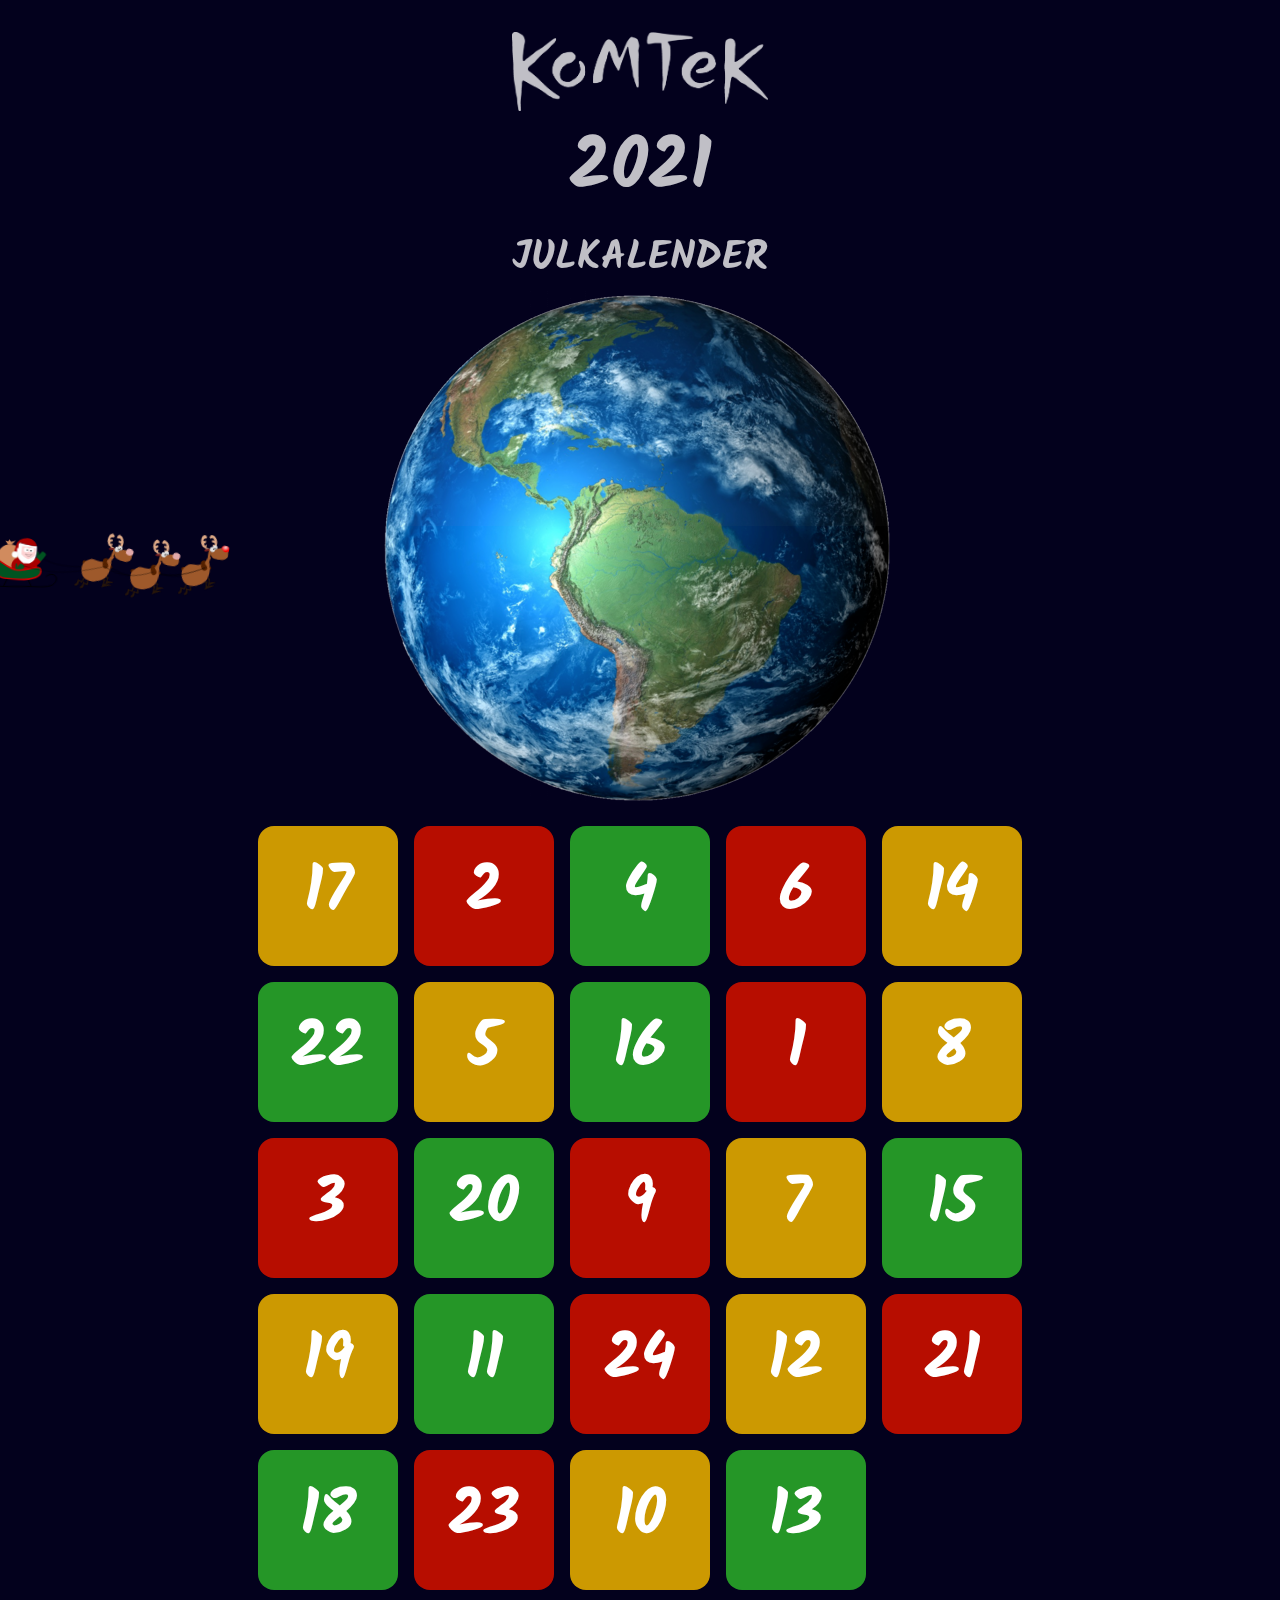
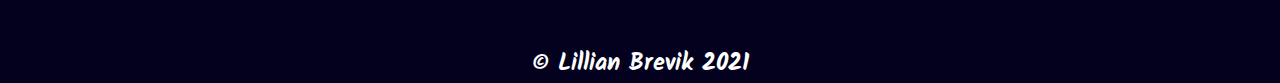
==== index.html @ 696c8a40 "Add files via upload" ====
<!-- https://lillians555.github.io/Christmas1/ -->

<!DOCTYPE html>
<html lang="en">

  <head>
    <meta charset="UTF-8">
    <meta http-equiv="X-UA-Compatible" content="IE=edge">
    <meta name="viewport" content="width=device-width, initial-scale=1.0">
    <title>Reindeer</title>
    <link rel="preconnect" href="https://fonts.gstatic.com">
    <link href="https://fonts.googleapis.com/css2?family=Kalam:wght@700&display=swap" rel="stylesheet">

    <link rel="stylesheet" href="style.css">
    
  </head>

  <body>
    
    <div class="header">
      <img id="logga" src="images/komtek_logga_vit.png" alt="KomTeks" />
      <h1 class="year">2021</h1>
      <h2>JULKALENDER</h2>
      <p id="tree">🎄</p>
    </div>
   
    
    <div class="earth_container">
     
      <svg id="earth_full" version="1.1"  xmlns:xlink="http://www.w3.org/2000/svg"
        xmlns:xlink="http://www.w3.org/1999/xlink" version="1.1">
        <path id="track_1" d="M -100,300 C 2500,800 2500,300 2800,300" fill="none" >
        </path>
       
        <path id="track_2" d="M 2500,200 C 700,0 470,0 -300,200" fill="none" >
        </path>

        <image id="imgR" href="images/reindeer.svg" transform="scale(0.3) translate(-900 -370)">
          <animateMotion id="one" xlink:href="#imgR" begin="0; one.end+5.5s" dur="6s" rotate="auto">
            <mpath x-link: href="#track_1"></mpath>
          </animateMotion>
        </image>
        <image id="imgL" href="images/reindeer_two.svg" transform="scale(-0.3) ">
          <animateMotion id="two" xlink:href="#imgL" begin="one.begin + 5.5s" dur="6s" rotate="auto">
            <mpath x-link: href="#track_2"></mpath>
          </animateMotion>
        </image>
      </svg>
      
      <img src="images/earth-half.png" id="earth_half" alt="">
    </div>


    <div class="grid_container">

      <div class="lucka_17 lucka">
        <a id="nr17" href="#">
          <h3>17</h3>
        </a>
      </div>
     
      <div class="lucka_2 lucka">
        <a  id="nr2" href="#" >
        <h3>2</h3>
      </a>
          
      </div>

      <div class="lucka_4 lucka">
        <a id="nr4" href="#">
          <h3>4</h3>
        </a>
      </div>

      <div class="lucka_6 lucka">
        <a id="nr6" href="#">
          <h3>6</h3>
        </a>
      </div>

      <div class="lucka_14 lucka">
        <a id="nr14" href="#">
          <h3>14</h3>
        </a>
      </div>

      <div class="lucka_22 lucka">
        <a id="nr22" href="#">
          <h3>22</h3>
        </a>
      </div>

      <div class="lucka_5 lucka">
        <a id="nr5" href="#">
          <h3>5</h3>
        </a>
      </div>

      <div class="lucka_16 lucka">
        <a id="nr16" href="#">
          <h3>16</h3>
        </a>
      </div>

      <div class="lucka_1 lucka">
        <a id="nr1" href="#">
          <h3>1</h3>
        </a>
      </div>

      <div class="lucka_8 lucka">
        <a id="nr8" href="#">
          <h3>8</h3>
        </a>
      </div>

      <div class="lucka_3 lucka">
        <a id="nr3" href="#">
          <h3>3</h3>
        </a>
      </div>

      <div class="lucka_20 lucka">
        <a id="nr20" href="#">
          <h3>20</h3>
        </a>
      </div>

      <div class="lucka_9 lucka">
        <a id="nr9" href="#">
          <h3>9</h3>
        </a>
      </div>

      <div class="lucka_7 lucka">
        <a id="nr7" href="#">
          <h3>7</h3>
        </a>
      </div>

      <div class="lucka_15 lucka">
        <a id="nr15" href="#">
          <h3>15</h3>
        </a>
      </div>

      <div class="lucka_19 lucka">
        <a id="nr19" href="#">
          <h3>19</h3>
        </a>
      </div>

      <div class="lucka_11 lucka">
        <a id="nr11" href="#">
          <h3>11</h3>
        </a>
      </div>

      <div class="lucka_24 lucka">
        <a id="nr24" href="#">
          <h3>24</h3>
        </a>
      </div>

      <div class="lucka_12 lucka">
        <a id="nr12" href="#" >
          <h3>12</h3>
        </a>
      </div>

      <div class="lucka_21 lucka">
        <a id="nr21" href="#">
          <h3>21</h3>
        </a>
      </div>

      <div class="lucka_18 lucka">
        <a id="nr18" href="#">
          <h3>18</h3>
        </a>
      </div>

      <div class="lucka_23 lucka">
        <a id="nr23" href="#">
          <h3>23</h3>
        </a>
      </div>

      <div class="lucka_10 lucka">
        <a id="nr10" href="#">
          <h3>10</h3>
        </a>
      </div>

      <div class="lucka_13 lucka">
        <a id="nr13" href="#" >
          <h3>13</h3>
        </a>
      </div>
    </div>
  

    <footer>
      <h3> &copy Lillian Brevik 2021</h3>
    </footer>
    </div>
    <script src="script.js"></script>
  </body>

</html>
---- style.css ----
html {
  margin: 0;
  padding: 0;
}
body {
  margin: 0;
  padding: 0;
  width: 100vw;
  box-sizing: border-box;
  background: #03011d;
}
h1,
h2,
h3, 
h4,
a {
  margin: 0;
  font-family: "Kalam", cursive;
  color: white;
}

.header {
  position: relative;
  width: 100%;
  display: flex;
  flex-direction: column;
  align-items: center;
  opacity: 75%;
}
#logga {
  width: 16em;
  object-fit: contain;
  margin-top: 2em;
}
.year {
  margin: 0;
  font-size: 4.5em;
}
h2 {
  font-size: 2.5em;
}
#tree{
  position: absolute;
  top:90px;
  left: 55%;
  font-size: 6rem;
  margin:0;
  opacity: 0;
}
.senaste-container{
  position: relative;
}
#mrs{
  position: absolute;
  top:90px;
  left: 15%;
  font-size: 6rem;
  margin:0;
  opacity: 0;
}
#tree:hover, #mrs:hover{
  opacity: 1;
}
.earth_container {
  width: 100%;
  position: relative;
  margin: 0;
}

svg {
  height: 512px;
  width: 100vw;
  margin-bottom: 20px;
}
#earth_full {
  background-image: url("images/earth.png");
  background-repeat: no-repeat;
  background-position: 50% 0;
}
#earth_half {
  position: absolute;
  left: 50%;
  transform: translateX(-50%);
  top: 0;
  margin: 0;
  overflow: hidden;
  object-fit: cover;
 
}


h3 {
  font-size: 4rem;
  padding-top: 0.25em;
}
h3:hover {
  cursor: pointer;
  color: #901a1a;
  transform: scale(1.3);
  transition: transform 400ms ease-in;
}
a {
  text-decoration: none;
}

.grid_container {
 
  width: 80%;
  margin-left: auto;
  margin-right: auto;
  display: grid;
  grid-template-columns: repeat(auto-fill, 100px);
  grid-template-rows: auto;
  grid-gap: 1rem;
  justify-content: center;
  text-align: center;
}

.lucka {
  height: 100px;
  text-align: center;
  
  border-radius: 1em;
}
@media (min-width: 778px){
  .grid_container{
    width: 70%;
    grid-template-columns: repeat(auto-fill, 140px);
  } 
  .lucka {
    height: 140px;
  }
}

@media (min-width: 1080px){
  .grid_container{
    width: 60%;
    grid-template-columns: repeat(auto-fill, 140px);
  } 
}

@media (min-width: 1500px){
  .grid_container{
    width: 50%; 
  } 
}

@media (min-width: 1800px){
  .grid_container{
    width: 40%;
    grid-template-columns: repeat(auto-fill, 140px);
  } 
}

.lucka:nth-child(9n + 1) {
  background: #cc9901;

}
.lucka:nth-child(9n + 2) {
  background: rgba(183, 13, 0);
}
.lucka:nth-child(9n + 3) {
  background: #259627;
}
.lucka:nth-child(9n + 4) {
  background: rgba(183, 13, 0);
}
.lucka:nth-child(9n + 5) {
  background: #cc9901;
}
.lucka:nth-child(9n + 6) {
  background: #259627;
}
.lucka:nth-child(9n + 7) {
  background: #cc9901;
}
.lucka:nth-child(9n + 8) {
  background: #259627;
}
.lucka:nth-child(9n + 9) {
  background: rgba(183, 13, 0);
}

footer {
  text-align: center;
}
footer h3 {
  margin-top: 3rem;
  font-size: 1.5em;
}

/* Senaresidan */
.h2{
  margin: 200px;
  text-align: center;
  font-size: 4em;
  color:rgb(216, 166, 30);
}
.wrap {
  perspective: 500px;
  perspective-origin: 50% 50%;
}

.cube {
  position: relative;
  margin: 50px auto;
  width: 100px;
  height: 100px;
  transform-style: preserve-3d;
}
.face {
  display: block;
  position: absolute;
  top: 0;
  left: 0;
  width: 100px;
  height: 100px;
  color: #666;
  font-size: 18px;
  text-align: center;
  line-height: 100px;
  box-shadow: inset 0 0 4px rgba(294, 94, 100, 0.5);
  background-color: rgba(40, 237, 255, 0.5);
}
.front {
  transform: translateZ(50px);
}
.smiley {
  display: block;
  position: absolute;
  bottom: 35px;
  left: 15px;
}
.back {
  transform: translateZ(-50px) rotateY(-180deg);
}
.left {
  transform: translateX(-50px) rotateY(-90deg);
}

.right {
  transform: translateX(50px) rotateY(90deg);
}
.top {
  transform: translateY(-50px) rotateX(90deg);
}

.bottom {
  transform: translateY(50px) rotateX(-90deg);
}

.rotate-y {
  animation: spinY 10s infinite linear;
}



@keyframes spinY {
  from {
    transform: rotateY(0);
  }
  to {
    transform: rotateY(360deg);
  }
}
.button{
  position: relative;
  width: 100%;
  height: 200px;
  align-items: center;
}
h4{
  color:rgb(216, 166, 30);
  text-align: center;
  font-size: 2em;
}
#sista {
  position: absolute;
  top: 50%;
  left: 50%;
  -ms-transform: translate(-50%, -50%);
  transform: translate(-50%, -50%);
  background:rgb(216, 166, 30);
  padding: 0.5em 1.5em;
  font-size: 2em;
  border-radius: 10px;
  box-shadow: rgb(251, 209, 69) 2px 2px 7px;
}
.footer{
  position: relative;
  width: 100%;
  height: 200px;
  align-items: center;
}
.footer-logga{
  position: absolute;
  width: 200px;
  bottom: 20px;
  left: 50%;
  transform: translate(-50%, -50%);
}
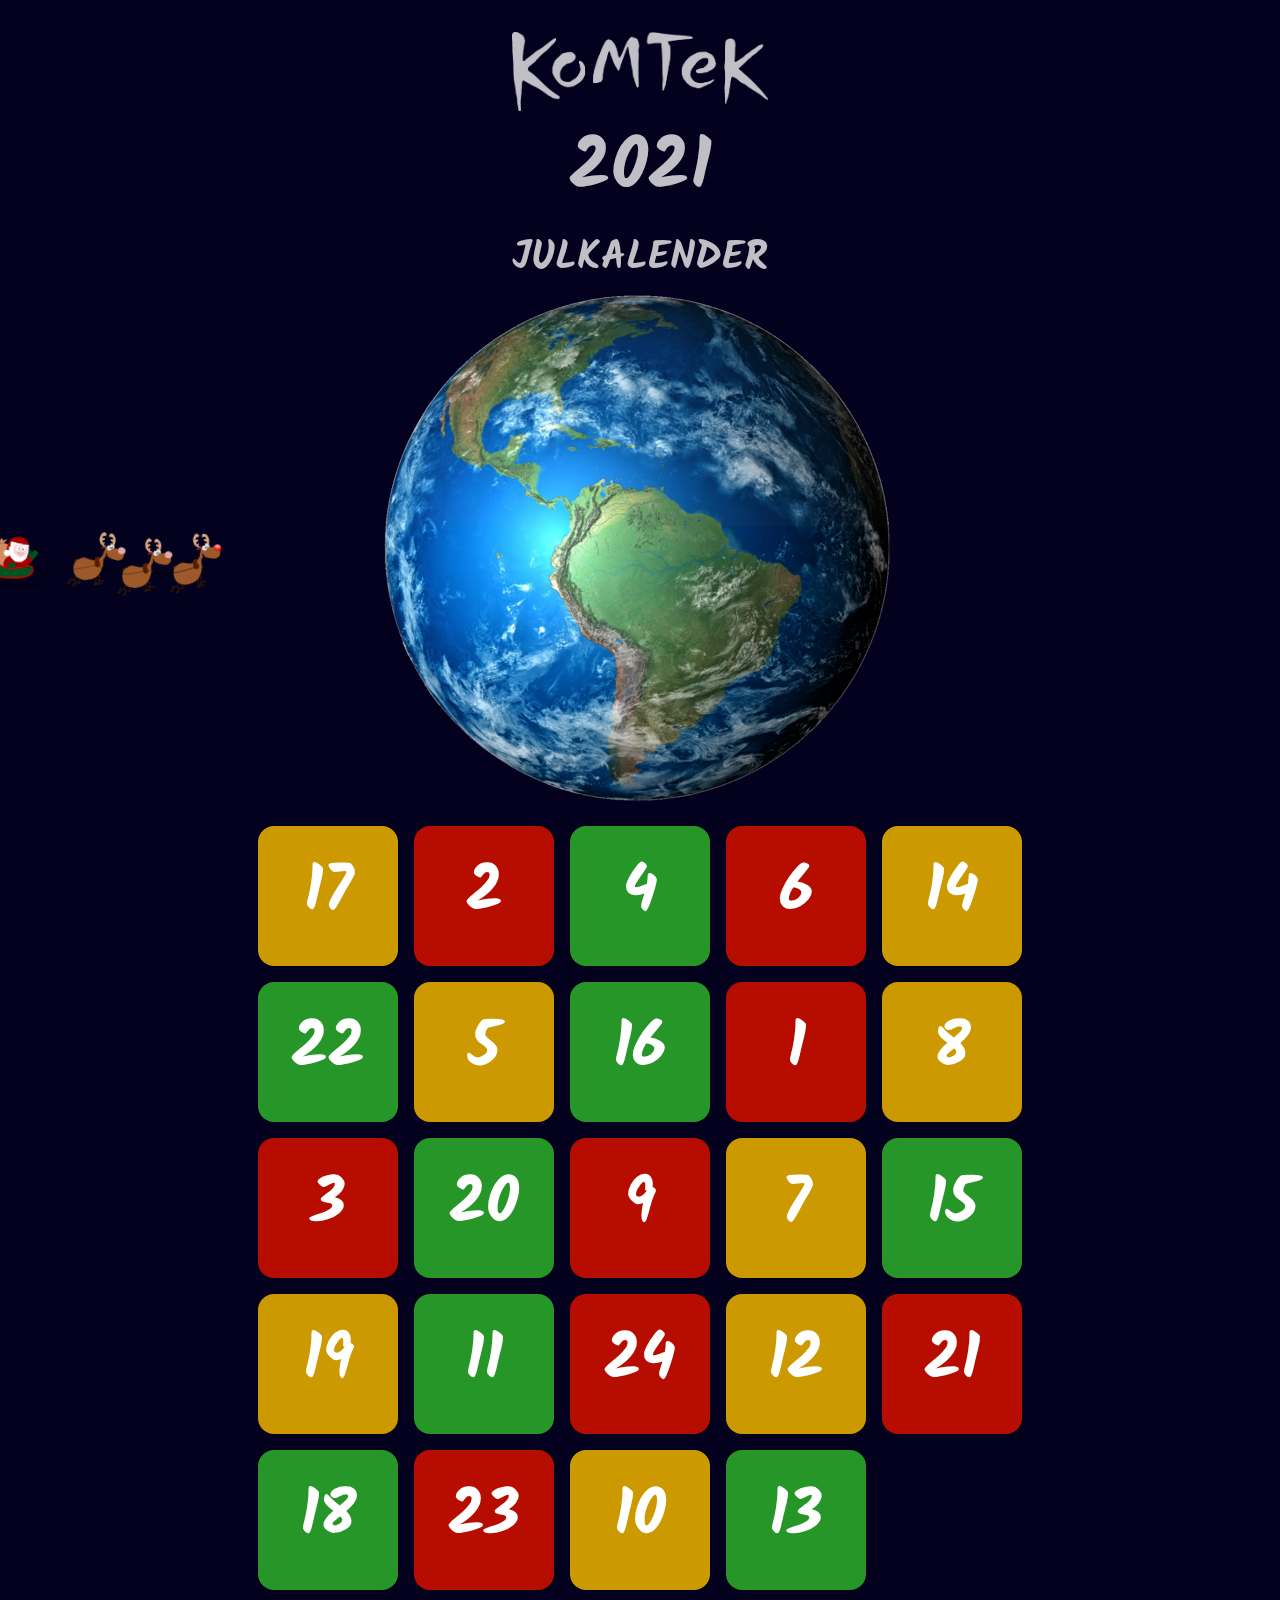
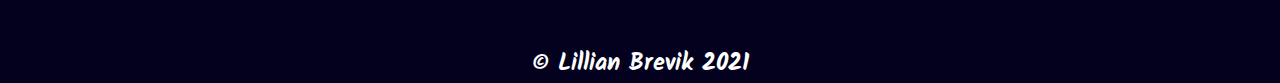
==== commit 45fec204: "Update index.html" ====
--- a/index.html
+++ b/index.html
@@ -103,7 +103,7 @@
       </div>
 
       <div class="lucka_1 lucka">
-        <a id="nr1" href="#">
+        <a id="nr1" href="lucka18">
           <h3>1</h3>
         </a>
       </div>
@@ -207,4 +207,4 @@
     <script src="script.js"></script>
   </body>
 
-</html>+</html>
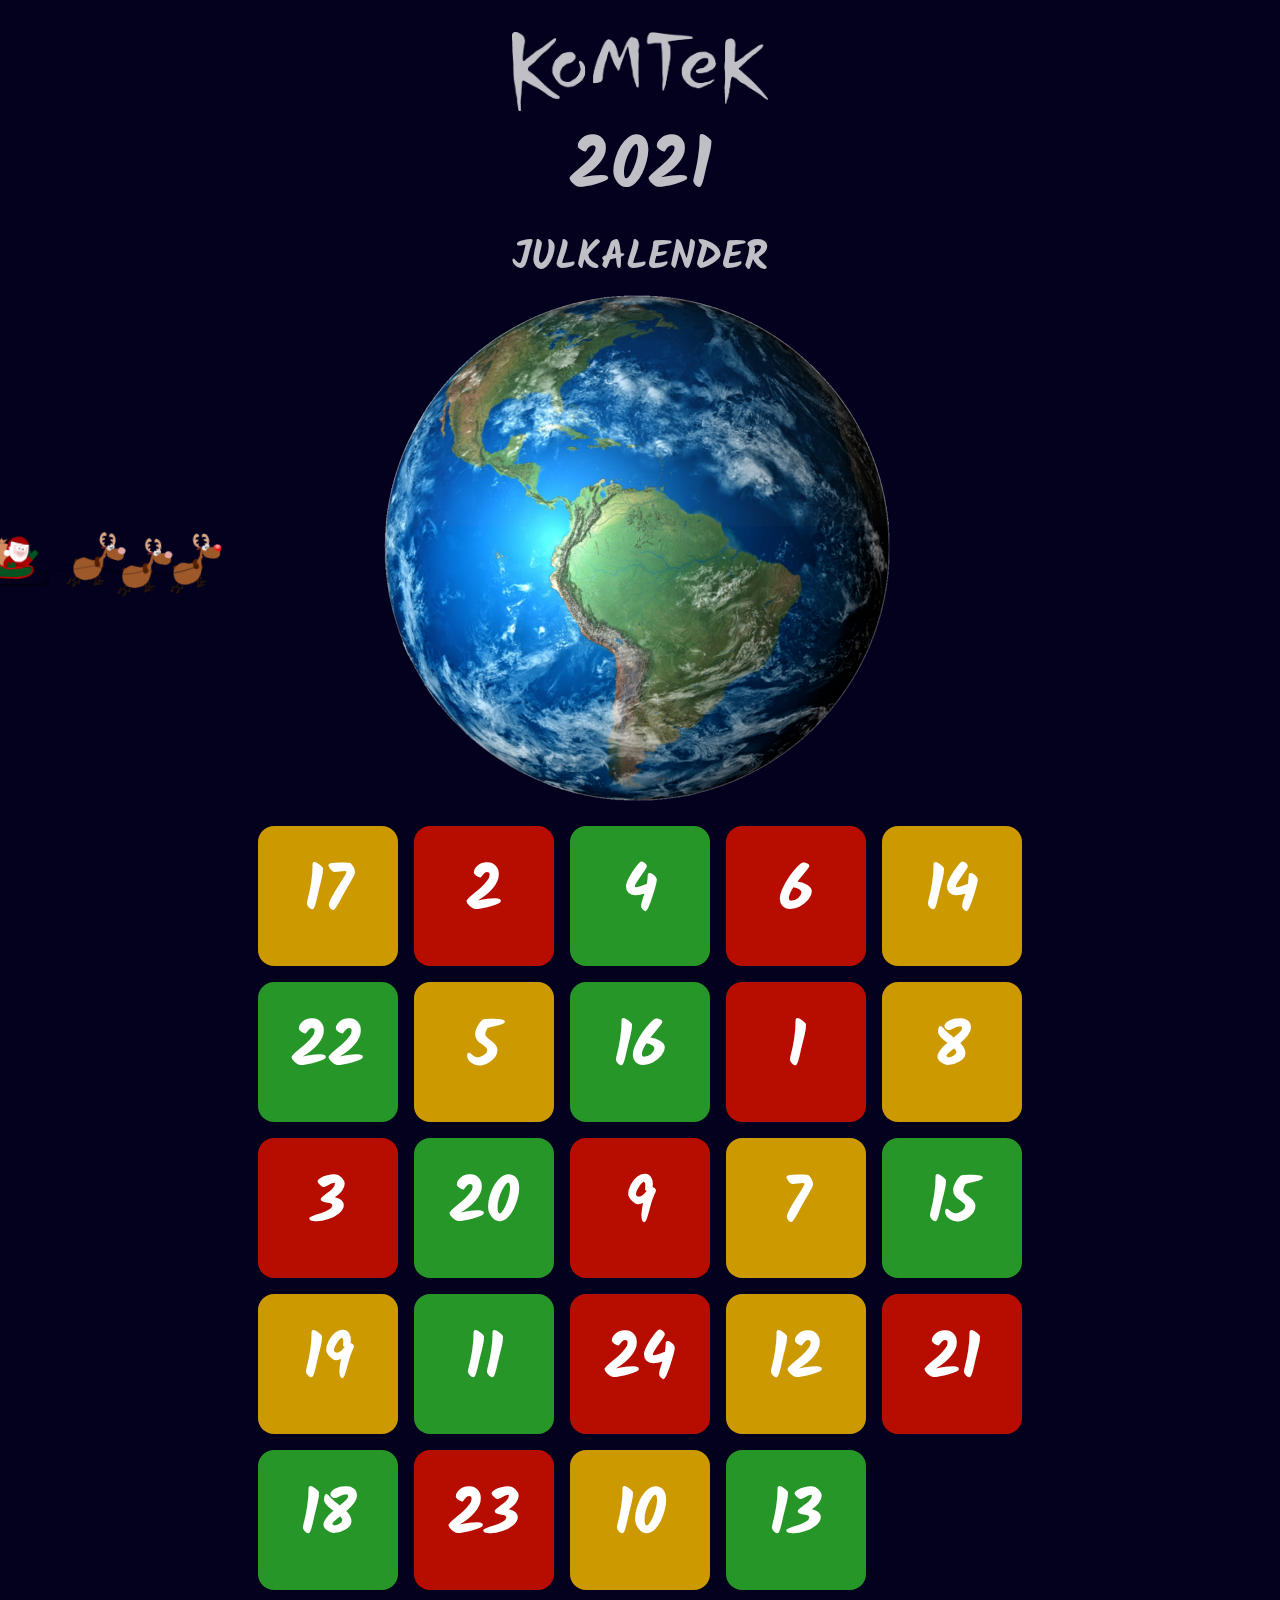
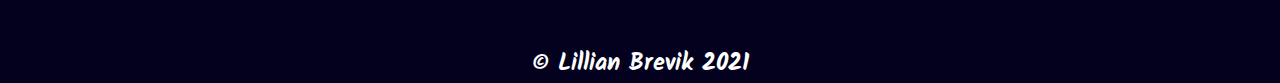
==== commit 970f16fa: "Update index.html" ====
--- a/index.html
+++ b/index.html
@@ -103,7 +103,7 @@
       </div>
 
       <div class="lucka_1 lucka">
-        <a id="nr1" href="lucka18">
+        <a id="nr1" href="#">
           <h3>1</h3>
         </a>
       </div>
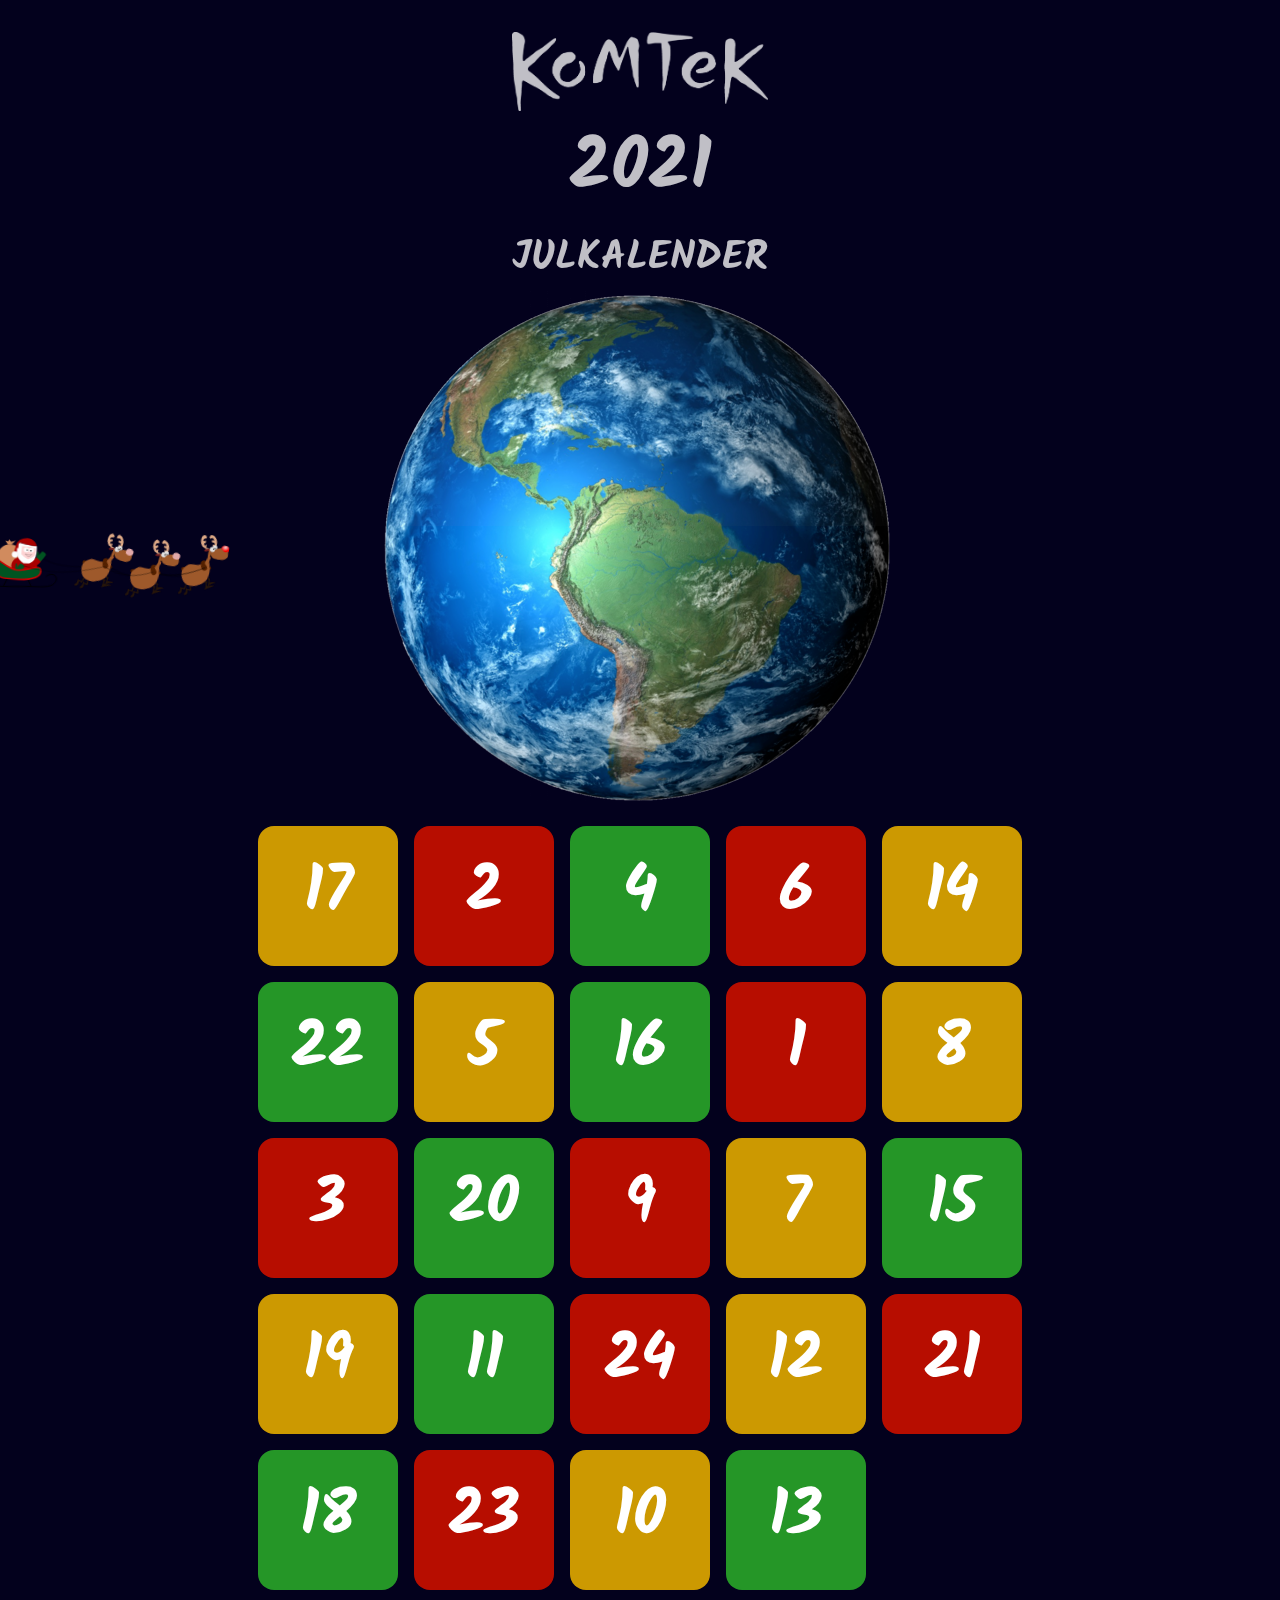
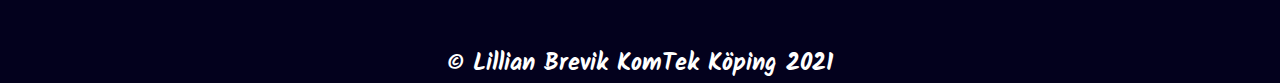
==== commit 62f6964d: "Update index.html" ====
--- a/index.html
+++ b/index.html
@@ -201,7 +201,7 @@
   
 
     <footer>
-      <h3> &copy Lillian Brevik 2021</h3>
+      <h3> &copy Lillian Brevik KomTek Köping 2021</h3>
     </footer>
     </div>
     <script src="script.js"></script>
